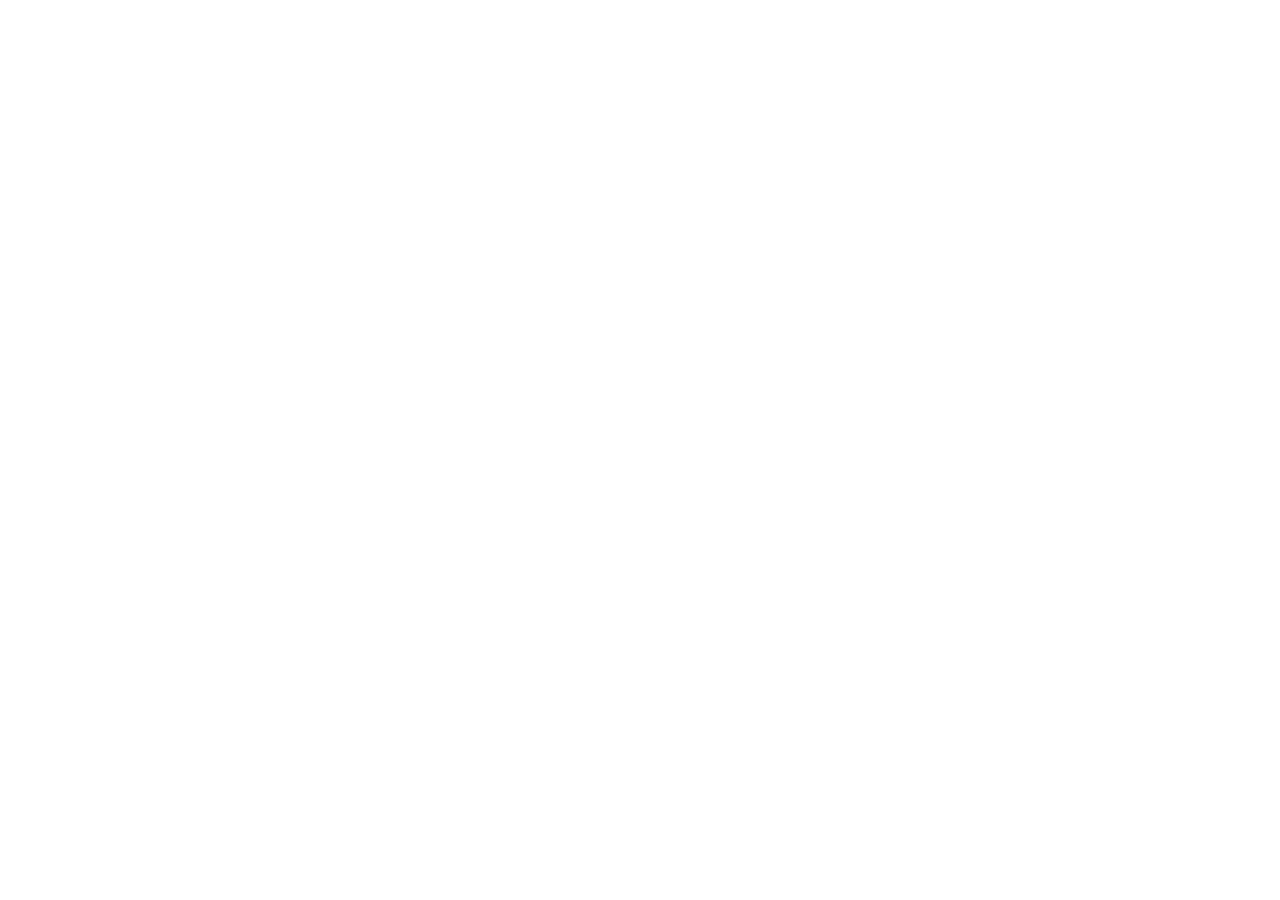
==== admin.html @ d0c0b310 "Initial upload of the restaurant sales demo site. Includes public pages, CMS admin prototype, and me" ====
<!doctype html>
<html lang="pl">
<head>
  <meta charset="UTF-8">
  <meta name="viewport" content="width=device-width, initial-scale=1.0">
  <title>Panel administracyjny | Ręczna Robota 2.0 Wodnik</title>
  <meta name="description" content="Panel administracyjny do zarządzania treścią strony i zapytaniami klientów.">
  <meta name="robots" content="noindex,nofollow">
  <link rel="icon" type="image/png" href="./favicon.png">
  <script src="https://cdn.tailwindcss.com"></script>
  <script src="https://unpkg.com/@babel/standalone/babel.min.js"></script>
  <script type="importmap">
    {
      "imports": {
        "react": "https://esm.sh/react@18.2.0",
        "react-dom/client": "https://esm.sh/react-dom@18.2.0/client",
        "lucide-react": "https://esm.sh/lucide-react@0.408.0?external=react"
      }
    }
  </script>
</head>
<body>
  <div id="app"></div>

  <script type="module">
    import React from "react";
    import { createRoot } from "react-dom/client";

    async function mountCms() {
      const response = await fetch("./cms.js");
      const source = await response.text();
      const transformed = Babel.transform(source, {
        presets: ["react"],
        sourceType: "module",
      }).code;

      const moduleUrl = URL.createObjectURL(
        new Blob([transformed], { type: "text/javascript" }),
      );

      try {
        const cmsModule = await import(moduleUrl);
        const CMSAdminApp = cmsModule.default;
        const root = createRoot(document.getElementById("app"));
        root.render(React.createElement(CMSAdminApp));
      } finally {
        URL.revokeObjectURL(moduleUrl);
      }
    }

    mountCms().catch((error) => {
      const target = document.getElementById("app");
      if (target) {
        target.innerHTML = `
          <main style="font-family: system-ui, sans-serif; padding: 24px; max-width: 900px; margin: 0 auto;">
            <h1 style="margin: 0 0 12px;">Nie udało się uruchomić panelu administracyjnego</h1>
            <p>Sprawdź konsolę przeglądarki (F12), aby zobaczyć szczegóły błędu.</p>
            <pre style="background:#f5f5f5; padding:12px; border-radius:8px; overflow:auto;">${String(error)}</pre>
          </main>
        `;
      }
      console.error(error);
    });
  </script>
</body>
</html>
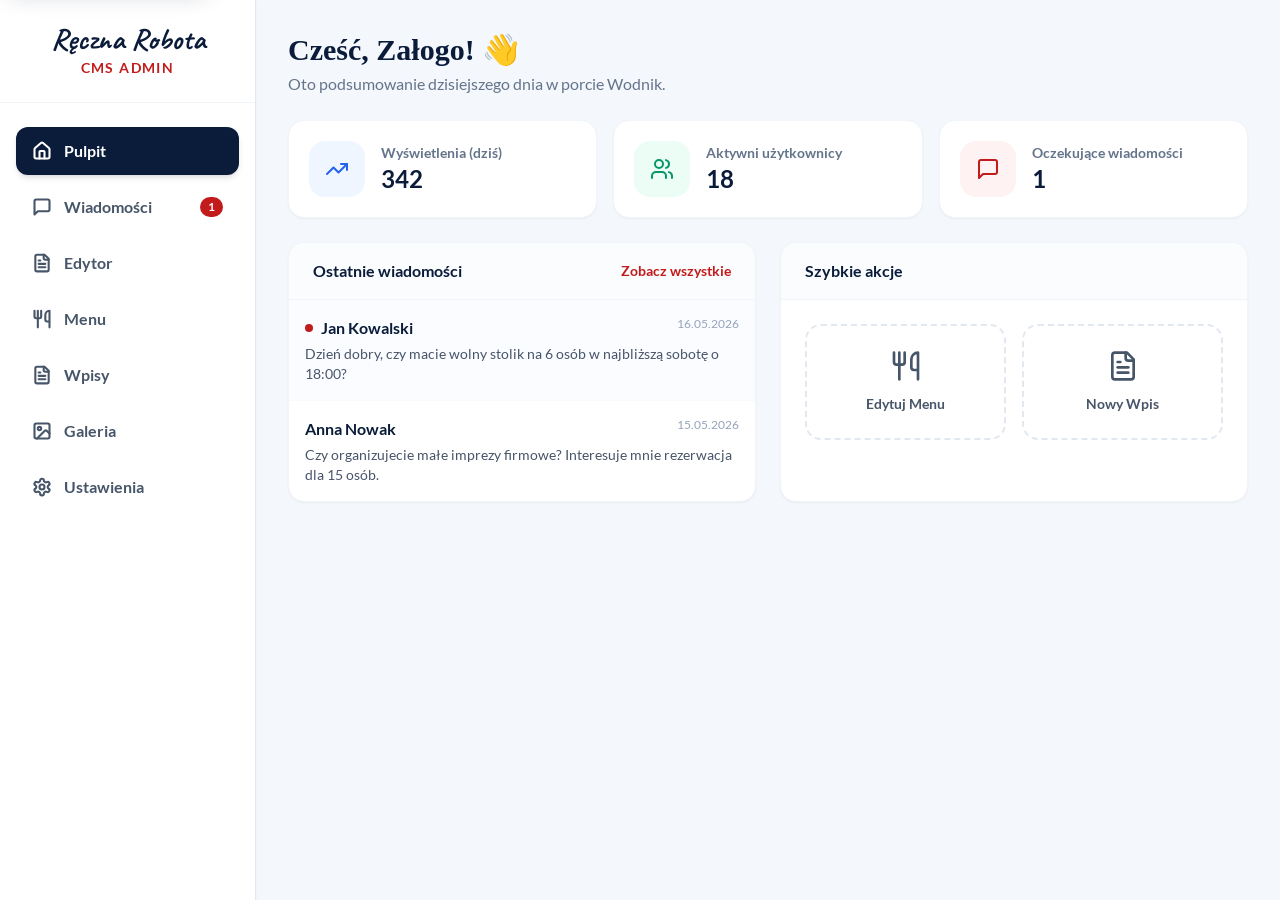
==== commit af31f5ea: "Przebuduj panel admina jako niezalezna aplikacje Co-authored-by: Cursor <cursoragent@cursor.com>" ====
--- a/admin.html
+++ b/admin.html
@@ -7,60 +7,30 @@
   <meta name="description" content="Panel administracyjny do zarządzania treścią strony i zapytaniami klientów.">
   <meta name="robots" content="noindex,nofollow">
   <link rel="icon" type="image/png" href="./favicon.png">
-  <script src="https://cdn.tailwindcss.com"></script>
-  <script src="https://unpkg.com/@babel/standalone/babel.min.js"></script>
-  <script type="importmap">
-    {
-      "imports": {
-        "react": "https://esm.sh/react@18.2.0",
-        "react-dom/client": "https://esm.sh/react-dom@18.2.0/client",
-        "lucide-react": "https://esm.sh/lucide-react@0.408.0?external=react"
-      }
-    }
-  </script>
+  <link rel="stylesheet" href="./assets/admin/admin.css?v=20260710-1">
+  <script src="./app-config.js"></script>
+  <script src="./cloud-sync.js"></script>
+  <script src="./assets/admin/tailwind.js"></script>
 </head>
 <body>
-  <div id="app"></div>
+  <a class="skip-link" href="#admin-main">Przejdź do treści panelu</a>
+  <div id="app">
+    <main class="admin-loading" aria-busy="true" aria-live="polite">
+      <section class="admin-loading-card">
+        <h1>Ręczna Robota CMS</h1>
+        <p>Trwa uruchamianie panelu administracyjnego…</p>
+      </section>
+    </main>
+  </div>
+  <noscript>
+    <p>Panel administracyjny wymaga włączonej obsługi JavaScript.</p>
+  </noscript>
 
-  <script type="module">
-    import React from "react";
-    import { createRoot } from "react-dom/client";
-
-    async function mountCms() {
-      const response = await fetch("./cms.js");
-      const source = await response.text();
-      const transformed = Babel.transform(source, {
-        presets: ["react"],
-        sourceType: "module",
-      }).code;
-
-      const moduleUrl = URL.createObjectURL(
-        new Blob([transformed], { type: "text/javascript" }),
-      );
-
-      try {
-        const cmsModule = await import(moduleUrl);
-        const CMSAdminApp = cmsModule.default;
-        const root = createRoot(document.getElementById("app"));
-        root.render(React.createElement(CMSAdminApp));
-      } finally {
-        URL.revokeObjectURL(moduleUrl);
-      }
-    }
-
-    mountCms().catch((error) => {
-      const target = document.getElementById("app");
-      if (target) {
-        target.innerHTML = `
-          <main style="font-family: system-ui, sans-serif; padding: 24px; max-width: 900px; margin: 0 auto;">
-            <h1 style="margin: 0 0 12px;">Nie udało się uruchomić panelu administracyjnego</h1>
-            <p>Sprawdź konsolę przeglądarki (F12), aby zobaczyć szczegóły błędu.</p>
-            <pre style="background:#f5f5f5; padding:12px; border-radius:8px; overflow:auto;">${String(error)}</pre>
-          </main>
-        `;
-      }
-      console.error(error);
-    });
-  </script>
+  <script src="./assets/admin/react.min.js"></script>
+  <script src="./assets/admin/react-dom.min.js"></script>
+  <script>window.react = window.React;</script>
+  <script src="./assets/admin/lucide-react.js"></script>
+  <script src="./assets/admin/cms.bundle.js?v=20260710-1"></script>
+  <script src="./assets/admin/admin-app.js?v=20260710-1"></script>
 </body>
 </html>
--- a/assets/admin/admin.css
+++ b/assets/admin/admin.css
@@ -0,0 +1,157 @@
+@font-face {
+  font-family: "Lato";
+  font-style: normal;
+  font-weight: 400;
+  font-display: swap;
+  src: url("../fonts/lato-400-latin-ext.woff2") format("woff2");
+  unicode-range: U+0100-024F, U+1E00-1EFF;
+}
+
+@font-face {
+  font-family: "Lato";
+  font-style: normal;
+  font-weight: 400;
+  font-display: swap;
+  src: url("../fonts/lato-400-latin.woff2") format("woff2");
+  unicode-range: U+0000-00FF;
+}
+
+@font-face {
+  font-family: "Lato";
+  font-style: normal;
+  font-weight: 700;
+  font-display: swap;
+  src: url("../fonts/lato-700-latin-ext.woff2") format("woff2");
+  unicode-range: U+0100-024F, U+1E00-1EFF;
+}
+
+@font-face {
+  font-family: "Lato";
+  font-style: normal;
+  font-weight: 700;
+  font-display: swap;
+  src: url("../fonts/lato-700-latin.woff2") format("woff2");
+  unicode-range: U+0000-00FF;
+}
+
+@font-face {
+  font-family: "Caveat";
+  font-style: normal;
+  font-weight: 400 700;
+  font-display: swap;
+  src: url("../fonts/caveat-latin-ext.woff2") format("woff2");
+  unicode-range: U+0100-024F, U+1E00-1EFF;
+}
+
+@font-face {
+  font-family: "Caveat";
+  font-style: normal;
+  font-weight: 400 700;
+  font-display: swap;
+  src: url("../fonts/caveat-latin.woff2") format("woff2");
+  unicode-range: U+0000-00FF;
+}
+
+:root {
+  color-scheme: light;
+  font-family: "Lato", system-ui, sans-serif;
+}
+
+html,
+body,
+#app {
+  width: 100%;
+  min-height: 100%;
+  margin: 0;
+}
+
+body {
+  background: #f4f7fc;
+  color: #12203a;
+}
+
+.skip-link {
+  position: fixed;
+  top: 8px;
+  left: 8px;
+  z-index: 9999;
+  padding: 10px 14px;
+  border-radius: 8px;
+  background: #ffffff;
+  color: #0a1c3a;
+  font-weight: 700;
+  box-shadow: 0 8px 24px rgba(10, 28, 58, 0.2);
+  transform: translateY(-150%);
+}
+
+.skip-link:focus {
+  transform: translateY(0);
+}
+
+.admin-loading {
+  min-height: 100vh;
+  display: grid;
+  place-items: center;
+  padding: 24px;
+  text-align: center;
+}
+
+.admin-loading-card {
+  width: min(440px, 100%);
+  padding: 28px;
+  border: 1px solid #dbe3ef;
+  border-radius: 16px;
+  background: #ffffff;
+  box-shadow: 0 12px 32px rgba(10, 28, 58, 0.1);
+}
+
+.admin-loading-card h1 {
+  margin: 0 0 8px;
+  color: #0a1c3a;
+  font-family: "Caveat", cursive;
+  font-size: 38px;
+}
+
+.admin-loading-card p {
+  margin: 0;
+  color: #52627a;
+}
+
+button,
+a,
+input,
+textarea,
+select,
+summary {
+  touch-action: manipulation;
+}
+
+:where(button, a, input, textarea, select, summary):focus-visible {
+  outline: 3px solid #2563eb !important;
+  outline-offset: 3px !important;
+}
+
+#admin-main:focus {
+  outline: none;
+}
+
+@media (prefers-reduced-motion: reduce) {
+  *,
+  *::before,
+  *::after {
+    scroll-behavior: auto !important;
+    animation-duration: 0.01ms !important;
+    animation-iteration-count: 1 !important;
+    transition-duration: 0.01ms !important;
+  }
+}
+
+@media (forced-colors: active) {
+  button,
+  a,
+  input,
+  textarea,
+  select {
+    border: 1px solid ButtonText;
+  }
+}
